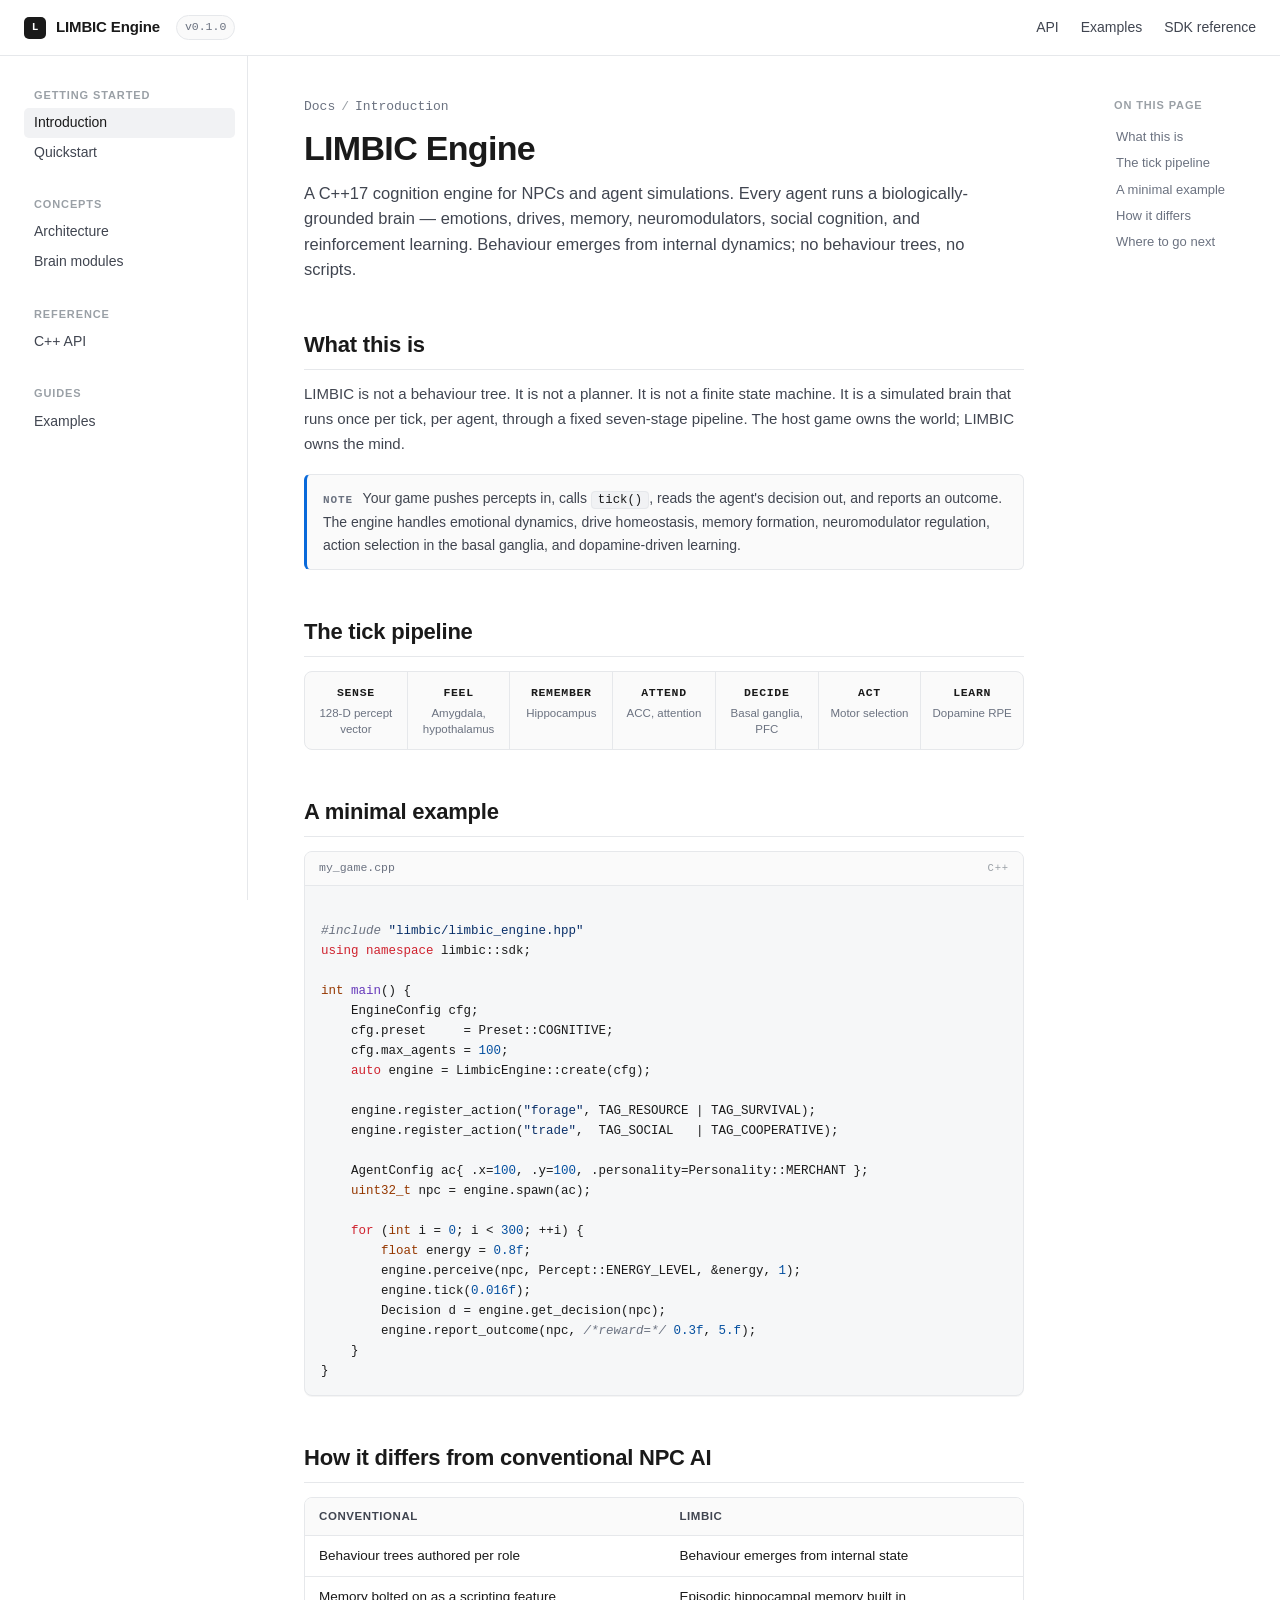
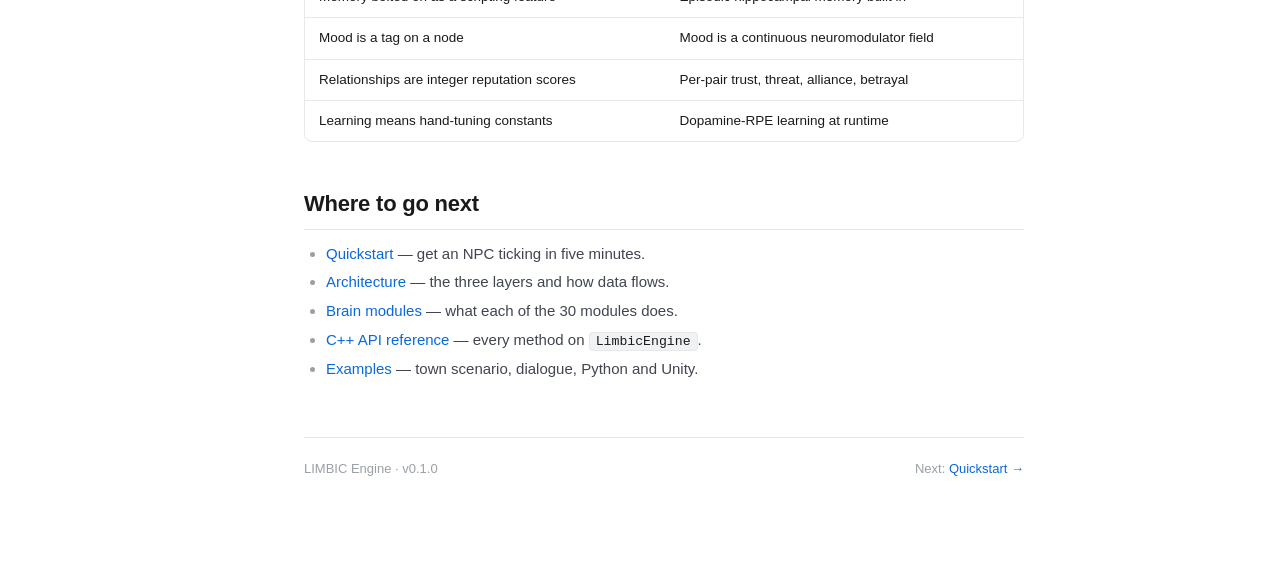
==== index.html @ d9b3d04e "Initial docs site" ====
<!doctype html>
<html lang="en">
<head>
<meta charset="utf-8">
<meta name="viewport" content="width=device-width, initial-scale=1">
<title>Introduction · LIMBIC Engine</title>
<meta name="description" content="LIMBIC Engine — a neuroscience-grounded NPC cognition engine in C++17.">
<link rel="stylesheet" href="assets/style.css">
</head>
<body>

<header class="topbar">
    <a href="index.html" class="brand"><span class="brand-mark">L</span> LIMBIC Engine</a>
    <span class="version">v0.1.0</span>
    <span class="spacer"></span>
    <nav class="topbar-links">
        <a href="api.html">API</a>
        <a href="examples.html">Examples</a>
        <a href="../sdk/README.md">SDK reference</a>
    </nav>
</header>

<div class="shell">

<aside class="sidebar">
    <div class="nav-group">
        <div class="nav-group-title">Getting started</div>
        <a href="index.html" class="active">Introduction</a>
        <a href="quickstart.html">Quickstart</a>
    </div>
    <div class="nav-group">
        <div class="nav-group-title">Concepts</div>
        <a href="architecture.html">Architecture</a>
        <a href="modules.html">Brain modules</a>
    </div>
    <div class="nav-group">
        <div class="nav-group-title">Reference</div>
        <a href="api.html">C++ API</a>
    </div>
    <div class="nav-group">
        <div class="nav-group-title">Guides</div>
        <a href="examples.html">Examples</a>
    </div>
</aside>

<main class="content">
    <div class="breadcrumb"><a href="index.html">Docs</a><span class="sep">/</span>Introduction</div>

    <h1>LIMBIC Engine</h1>
    <p class="lede">
        A C++17 cognition engine for NPCs and agent simulations. Every agent runs
        a biologically-grounded brain — emotions, drives, memory, neuromodulators,
        social cognition, and reinforcement learning. Behaviour emerges from
        internal dynamics; no behaviour trees, no scripts.
    </p>

    <h2 id="what-it-is">What this is</h2>
    <p>
        LIMBIC is not a behaviour tree. It is not a planner. It is not a finite
        state machine. It is a simulated brain that runs once per tick, per agent,
        through a fixed seven-stage pipeline. The host game owns the world; LIMBIC
        owns the mind.
    </p>
    <div class="callout info">
        <span class="label">Note</span>
        Your game pushes percepts in, calls <code>tick()</code>, reads the agent's
        decision out, and reports an outcome. The engine handles emotional dynamics,
        drive homeostasis, memory formation, neuromodulator regulation, action
        selection in the basal ganglia, and dopamine-driven learning.
    </div>

    <h2 id="pipeline">The tick pipeline</h2>
    <div class="pipeline">
        <div class="step"><div class="k">Sense</div><div class="d">128-D percept vector</div></div>
        <div class="step"><div class="k">Feel</div><div class="d">Amygdala, hypothalamus</div></div>
        <div class="step"><div class="k">Remember</div><div class="d">Hippocampus</div></div>
        <div class="step"><div class="k">Attend</div><div class="d">ACC, attention</div></div>
        <div class="step"><div class="k">Decide</div><div class="d">Basal ganglia, PFC</div></div>
        <div class="step"><div class="k">Act</div><div class="d">Motor selection</div></div>
        <div class="step"><div class="k">Learn</div><div class="d">Dopamine RPE</div></div>
    </div>

    <h2 id="minimal-example">A minimal example</h2>
<pre>
<span class="filename">my_game.cpp <span class="lang">C++</span></span>
<code><span class="t-c">#include</span> <span class="t-s">"limbic/limbic_engine.hpp"</span>
<span class="t-k">using namespace</span> limbic::sdk;

<span class="t-t">int</span> <span class="t-f">main</span>() {
    EngineConfig cfg;
    cfg.preset     = Preset::COGNITIVE;
    cfg.max_agents = <span class="t-n">100</span>;
    <span class="t-k">auto</span> engine = LimbicEngine::create(cfg);

    engine.register_action(<span class="t-s">"forage"</span>, TAG_RESOURCE | TAG_SURVIVAL);
    engine.register_action(<span class="t-s">"trade"</span>,  TAG_SOCIAL   | TAG_COOPERATIVE);

    AgentConfig ac{ .x=<span class="t-n">100</span>, .y=<span class="t-n">100</span>, .personality=Personality::MERCHANT };
    <span class="t-t">uint32_t</span> npc = engine.spawn(ac);

    <span class="t-k">for</span> (<span class="t-t">int</span> i = <span class="t-n">0</span>; i &lt; <span class="t-n">300</span>; ++i) {
        <span class="t-t">float</span> energy = <span class="t-n">0.8f</span>;
        engine.perceive(npc, Percept::ENERGY_LEVEL, &amp;energy, <span class="t-n">1</span>);
        engine.tick(<span class="t-n">0.016f</span>);
        Decision d = engine.get_decision(npc);
        engine.report_outcome(npc, <span class="t-c">/*reward=*/</span> <span class="t-n">0.3f</span>, <span class="t-n">5.f</span>);
    }
}</code></pre>

    <h2 id="how-its-different">How it differs from conventional NPC AI</h2>
    <div class="table-wrap"><table>
        <thead><tr><th>Conventional</th><th>LIMBIC</th></tr></thead>
        <tbody>
            <tr><td>Behaviour trees authored per role</td><td>Behaviour emerges from internal state</td></tr>
            <tr><td>Memory bolted on as a scripting feature</td><td>Episodic hippocampal memory built in</td></tr>
            <tr><td>Mood is a tag on a node</td><td>Mood is a continuous neuromodulator field</td></tr>
            <tr><td>Relationships are integer reputation scores</td><td>Per-pair trust, threat, alliance, betrayal</td></tr>
            <tr><td>Learning means hand-tuning constants</td><td>Dopamine-RPE learning at runtime</td></tr>
        </tbody>
    </table></div>

    <h2 id="where-next">Where to go next</h2>
    <ul>
        <li><a href="quickstart.html">Quickstart</a> — get an NPC ticking in five minutes.</li>
        <li><a href="architecture.html">Architecture</a> — the three layers and how data flows.</li>
        <li><a href="modules.html">Brain modules</a> — what each of the 30 modules does.</li>
        <li><a href="api.html">C++ API reference</a> — every method on <code>LimbicEngine</code>.</li>
        <li><a href="examples.html">Examples</a> — town scenario, dialogue, Python and Unity.</li>
    </ul>

    <footer class="page-footer">
        <div>LIMBIC Engine · v0.1.0</div>
        <div>Next: <a href="quickstart.html">Quickstart →</a></div>
    </footer>
</main>

<aside class="toc">
    <div class="toc-title">On this page</div>
    <a href="#what-it-is">What this is</a>
    <a href="#pipeline">The tick pipeline</a>
    <a href="#minimal-example">A minimal example</a>
    <a href="#how-its-different">How it differs</a>
    <a href="#where-next">Where to go next</a>
</aside>

</div>
</body>
</html>
---- assets/style.css ----
/* ============================================================
   LIMBIC docs — minimal, content-first, three-column.
   ============================================================ */

:root {
    --bg: #ffffff;
    --bg-sidebar: #fafafa;
    --bg-code: #f6f7f8;
    --bg-inline-code: #f1f2f4;
    --border: #e6e8eb;
    --border-strong: #d4d7dc;
    --text: #1a1a1a;
    --text-2: #404550;
    --text-mute: #6b7280;
    --text-faint: #9aa0a6;
    --link: #0969da;
    --link-hover: #0550a0;
    --accent: #d63384;
    --kbd-bg: #f4f5f7;
    --shadow: 0 1px 0 rgba(0,0,0,.04);

    --sans: -apple-system, BlinkMacSystemFont, "Inter", "Segoe UI", Roboto, "Helvetica Neue", Arial, sans-serif;
    --mono: ui-monospace, "SF Mono", "JetBrains Mono", Menlo, Consolas, "Liberation Mono", monospace;

    --sidebar-w: 248px;
    --toc-w: 200px;
    --header-h: 56px;
}

@media (prefers-color-scheme: dark) {
    :root {
        --bg: #0e0f12;
        --bg-sidebar: #0a0b0d;
        --bg-code: #15171b;
        --bg-inline-code: #1a1d22;
        --border: #22262d;
        --border-strong: #2e333b;
        --text: #e8ebf0;
        --text-2: #b8bec9;
        --text-mute: #8b929d;
        --text-faint: #5e6470;
        --link: #58a6ff;
        --link-hover: #79b8ff;
        --accent: #ff7eb6;
        --kbd-bg: #1a1d22;
        --shadow: none;
    }
}

* { box-sizing: border-box; }

html { scroll-behavior: smooth; scroll-padding-top: calc(var(--header-h) + 16px); }

body {
    margin: 0;
    background: var(--bg);
    color: var(--text);
    font-family: var(--sans);
    font-size: 15px;
    line-height: 1.65;
    -webkit-font-smoothing: antialiased;
    -moz-osx-font-smoothing: grayscale;
}

a { color: var(--link); text-decoration: none; }
a:hover { text-decoration: underline; text-underline-offset: 3px; }

/* ── Top bar ── */
header.topbar {
    position: sticky;
    top: 0;
    z-index: 50;
    height: var(--header-h);
    background: var(--bg);
    border-bottom: 1px solid var(--border);
    display: flex;
    align-items: center;
    padding: 0 24px;
    gap: 16px;
}
.brand {
    display: flex;
    align-items: center;
    gap: 10px;
    color: var(--text);
    font-weight: 600;
    font-size: 15px;
    letter-spacing: -.01em;
}
.brand:hover { text-decoration: none; }
.brand-mark {
    width: 22px;
    height: 22px;
    border-radius: 5px;
    background: var(--text);
    color: var(--bg);
    display: grid;
    place-items: center;
    font-family: var(--mono);
    font-size: 11px;
    font-weight: 700;
}
.version {
    font-family: var(--mono);
    font-size: 11.5px;
    color: var(--text-mute);
    padding: 2px 8px;
    border: 1px solid var(--border);
    border-radius: 999px;
    background: var(--bg-sidebar);
}
.spacer { flex: 1; }
.topbar-links { display: flex; gap: 22px; font-size: 14px; }
.topbar-links a { color: var(--text-2); }
.topbar-links a:hover { color: var(--text); text-decoration: none; }

/* ── Three-column shell ── */
.shell {
    display: grid;
    grid-template-columns: var(--sidebar-w) minmax(0, 1fr) var(--toc-w);
    max-width: 1400px;
    margin: 0 auto;
}

aside.sidebar {
    border-right: 1px solid var(--border);
    padding: 24px 12px 64px 24px;
    position: sticky;
    top: var(--header-h);
    align-self: start;
    height: calc(100vh - var(--header-h));
    overflow-y: auto;
}
.nav-group { margin-bottom: 22px; }
.nav-group-title {
    font-size: 11px;
    font-weight: 600;
    text-transform: uppercase;
    letter-spacing: .08em;
    color: var(--text-faint);
    padding: 6px 10px 4px;
}
.sidebar a {
    display: block;
    padding: 5px 10px;
    border-radius: 5px;
    color: var(--text-2);
    font-size: 14px;
    line-height: 1.4;
}
.sidebar a:hover {
    background: var(--bg-sidebar);
    color: var(--text);
    text-decoration: none;
}
.sidebar a.active {
    background: var(--bg-inline-code);
    color: var(--text);
    font-weight: 500;
}

main.content {
    padding: 40px 56px 96px;
    min-width: 0;
    max-width: 832px;
}

aside.toc {
    padding: 40px 24px 64px 24px;
    position: sticky;
    top: var(--header-h);
    align-self: start;
    height: calc(100vh - var(--header-h));
    overflow-y: auto;
    font-size: 13px;
}
.toc-title {
    font-size: 11px;
    font-weight: 600;
    text-transform: uppercase;
    letter-spacing: .08em;
    color: var(--text-faint);
    margin-bottom: 10px;
    padding-left: 10px;
}
.toc a {
    display: block;
    padding: 4px 10px;
    color: var(--text-mute);
    border-left: 2px solid transparent;
    line-height: 1.4;
}
.toc a:hover { color: var(--text); text-decoration: none; }
.toc a.l2 { padding-left: 22px; }

/* ── Typography ── */
.breadcrumb {
    font-size: 13px;
    color: var(--text-mute);
    margin-bottom: 12px;
    font-family: var(--mono);
}
.breadcrumb a { color: var(--text-mute); }
.breadcrumb .sep { margin: 0 6px; color: var(--text-faint); }

h1 {
    font-size: 34px;
    line-height: 1.15;
    font-weight: 700;
    letter-spacing: -.02em;
    margin: 0 0 12px;
    color: var(--text);
}
.lede {
    font-size: 16.5px;
    line-height: 1.55;
    color: var(--text-2);
    margin: 0 0 32px;
    max-width: 680px;
}
h2 {
    font-size: 22px;
    font-weight: 650;
    letter-spacing: -.01em;
    margin: 44px 0 12px;
    padding-bottom: 6px;
    border-bottom: 1px solid var(--border);
}
h3 {
    font-size: 16px;
    font-weight: 650;
    margin: 26px 0 8px;
}
h4 { font-size: 14px; font-weight: 650; margin: 18px 0 6px; }

p { margin: 0 0 14px; color: var(--text-2); }
p strong, li strong { color: var(--text); font-weight: 600; }

ul, ol { padding-left: 22px; margin: 8px 0 16px; color: var(--text-2); }
li { margin-bottom: 4px; }
li::marker { color: var(--text-faint); }

hr { border: 0; border-top: 1px solid var(--border); margin: 40px 0; }

/* ── Code ── */
code {
    font-family: var(--mono);
    font-size: .88em;
    background: var(--bg-inline-code);
    color: var(--text);
    padding: 1px 6px;
    border-radius: 4px;
    border: 1px solid var(--border);
}
h1 code, h2 code, h3 code { font-size: .9em; }
td code, th code { white-space: nowrap; }

pre {
    background: var(--bg-code);
    border: 1px solid var(--border);
    border-radius: 8px;
    padding: 0;
    margin: 14px 0 20px;
    overflow: hidden;
    font-size: 13px;
    line-height: 1.6;
    box-shadow: var(--shadow);
}
pre .filename {
    font-family: var(--mono);
    font-size: 11.5px;
    color: var(--text-mute);
    padding: 7px 14px;
    border-bottom: 1px solid var(--border);
    background: var(--bg-sidebar);
    display: flex;
    justify-content: space-between;
    align-items: center;
}
pre .lang {
    font-size: 10.5px;
    text-transform: uppercase;
    letter-spacing: .08em;
    color: var(--text-faint);
}
pre code {
    display: block;
    background: transparent;
    border: 0;
    padding: 14px 16px;
    color: var(--text);
    white-space: pre;
    overflow-x: auto;
    font-size: 12.5px;
}

.t-k  { color: #cf222e; }
.t-s  { color: #0a3069; }
.t-c  { color: var(--text-mute); font-style: italic; }
.t-n  { color: #0550a0; }
.t-f  { color: #6639ba; }
.t-t  { color: #953800; }
@media (prefers-color-scheme: dark) {
    .t-k  { color: #ff7b72; }
    .t-s  { color: #a5d6ff; }
    .t-c  { color: var(--text-mute); }
    .t-n  { color: #79c0ff; }
    .t-f  { color: #d2a8ff; }
    .t-t  { color: #ffa657; }
}

/* ── Tables ── */
.table-wrap {
    margin: 14px 0 22px;
    border: 1px solid var(--border);
    border-radius: 8px;
    overflow: hidden;
}
table { width: 100%; border-collapse: collapse; font-size: 13.5px; }
th, td { text-align: left; padding: 9px 14px; border-bottom: 1px solid var(--border); vertical-align: top; }
tr:last-child td { border-bottom: 0; }
th {
    background: var(--bg-sidebar);
    color: var(--text-2);
    font-weight: 600;
    font-size: 11.5px;
    text-transform: uppercase;
    letter-spacing: .05em;
}
td code { font-size: 12px; }

/* ── Callouts ── */
.callout {
    border: 1px solid var(--border);
    border-left: 3px solid var(--text-mute);
    background: var(--bg-sidebar);
    padding: 12px 16px;
    border-radius: 6px;
    margin: 18px 0;
    font-size: 14px;
    color: var(--text-2);
}
.callout.info { border-left-color: var(--link); }
.callout.warn { border-left-color: #d97706; }
.callout p { margin: 0; }
.callout p + p { margin-top: 6px; }
.callout .label {
    font-family: var(--mono);
    font-size: 11px;
    text-transform: uppercase;
    letter-spacing: .08em;
    color: var(--text-mute);
    margin-right: 6px;
    font-weight: 600;
}

/* ── Stats row ── */
.stats {
    display: grid;
    grid-template-columns: repeat(4, 1fr);
    border: 1px solid var(--border);
    border-radius: 8px;
    margin: 18px 0 24px;
    overflow: hidden;
}
.stats > div { padding: 14px 18px; border-right: 1px solid var(--border); }
.stats > div:last-child { border-right: 0; }
.stats .n {
    font-family: var(--mono);
    font-size: 20px;
    font-weight: 600;
    color: var(--text);
    line-height: 1.2;
}
.stats .l { font-size: 12px; color: var(--text-mute); margin-top: 2px; }

/* ── Cards ── */
.cards {
    display: grid;
    grid-template-columns: repeat(2, 1fr);
    gap: 12px;
    margin: 14px 0 22px;
}
.cards .card {
    border: 1px solid var(--border);
    border-radius: 8px;
    padding: 14px 16px;
    background: var(--bg);
}
.cards .card h4 { margin: 0 0 4px; font-size: 14px; }
.cards .card p { margin: 0; font-size: 13.5px; color: var(--text-mute); }

/* ── Module grid (compact) ── */
.modlist {
    display: grid;
    grid-template-columns: repeat(2, 1fr);
    gap: 4px 18px;
    margin: 10px 0 18px;
    font-size: 13.5px;
}
.modlist > div { padding: 4px 0; border-bottom: 1px dashed var(--border); }
.modlist code { white-space: nowrap; }
.modlist .desc { color: var(--text-mute); }

/* ── Pipeline ── */
.pipeline {
    display: flex;
    align-items: stretch;
    gap: 0;
    margin: 14px 0 22px;
    border: 1px solid var(--border);
    border-radius: 8px;
    overflow: hidden;
    background: var(--bg-sidebar);
}
.pipeline .step {
    flex: 1;
    padding: 12px 10px;
    border-right: 1px solid var(--border);
    text-align: center;
}
.pipeline .step:last-child { border-right: 0; }
.pipeline .step .k {
    font-family: var(--mono);
    font-size: 11.5px;
    font-weight: 600;
    text-transform: uppercase;
    letter-spacing: .06em;
    color: var(--text);
}
.pipeline .step .d {
    font-size: 11.5px;
    color: var(--text-mute);
    margin-top: 3px;
    line-height: 1.35;
}

/* ── Misc ── */
kbd {
    font-family: var(--mono);
    font-size: 11.5px;
    background: var(--kbd-bg);
    border: 1px solid var(--border-strong);
    border-bottom-width: 2px;
    border-radius: 4px;
    padding: 1px 6px;
    color: var(--text-2);
}
.pill {
    display: inline-block;
    font-family: var(--mono);
    font-size: 10.5px;
    padding: 1px 7px;
    border-radius: 999px;
    background: var(--bg-inline-code);
    border: 1px solid var(--border);
    color: var(--text-mute);
    text-transform: uppercase;
    letter-spacing: .05em;
    vertical-align: middle;
}

h2, h3 { scroll-margin-top: calc(var(--header-h) + 24px); }

footer.page-footer {
    margin-top: 56px;
    padding-top: 20px;
    border-top: 1px solid var(--border);
    color: var(--text-faint);
    font-size: 13px;
    display: flex;
    justify-content: space-between;
    flex-wrap: wrap;
    gap: 12px;
}

/* ── Responsive ── */
@media (max-width: 1100px) {
    .shell { grid-template-columns: var(--sidebar-w) minmax(0, 1fr); }
    aside.toc { display: none; }
    main.content { padding: 36px 40px 80px; }
}
@media (max-width: 760px) {
    .shell { grid-template-columns: 1fr; }
    aside.sidebar {
        position: static;
        height: auto;
        border-right: 0;
        border-bottom: 1px solid var(--border);
        padding: 12px 16px;
    }
    main.content { padding: 28px 20px 64px; }
    h1 { font-size: 26px; }
    .stats { grid-template-columns: repeat(2, 1fr); }
    .stats > div:nth-child(2) { border-right: 0; }
    .stats > div:nth-child(-n+2) { border-bottom: 1px solid var(--border); }
    .cards, .modlist { grid-template-columns: 1fr; }
    .pipeline { flex-direction: column; }
    .pipeline .step { border-right: 0; border-bottom: 1px solid var(--border); }
    .pipeline .step:last-child { border-bottom: 0; }
}
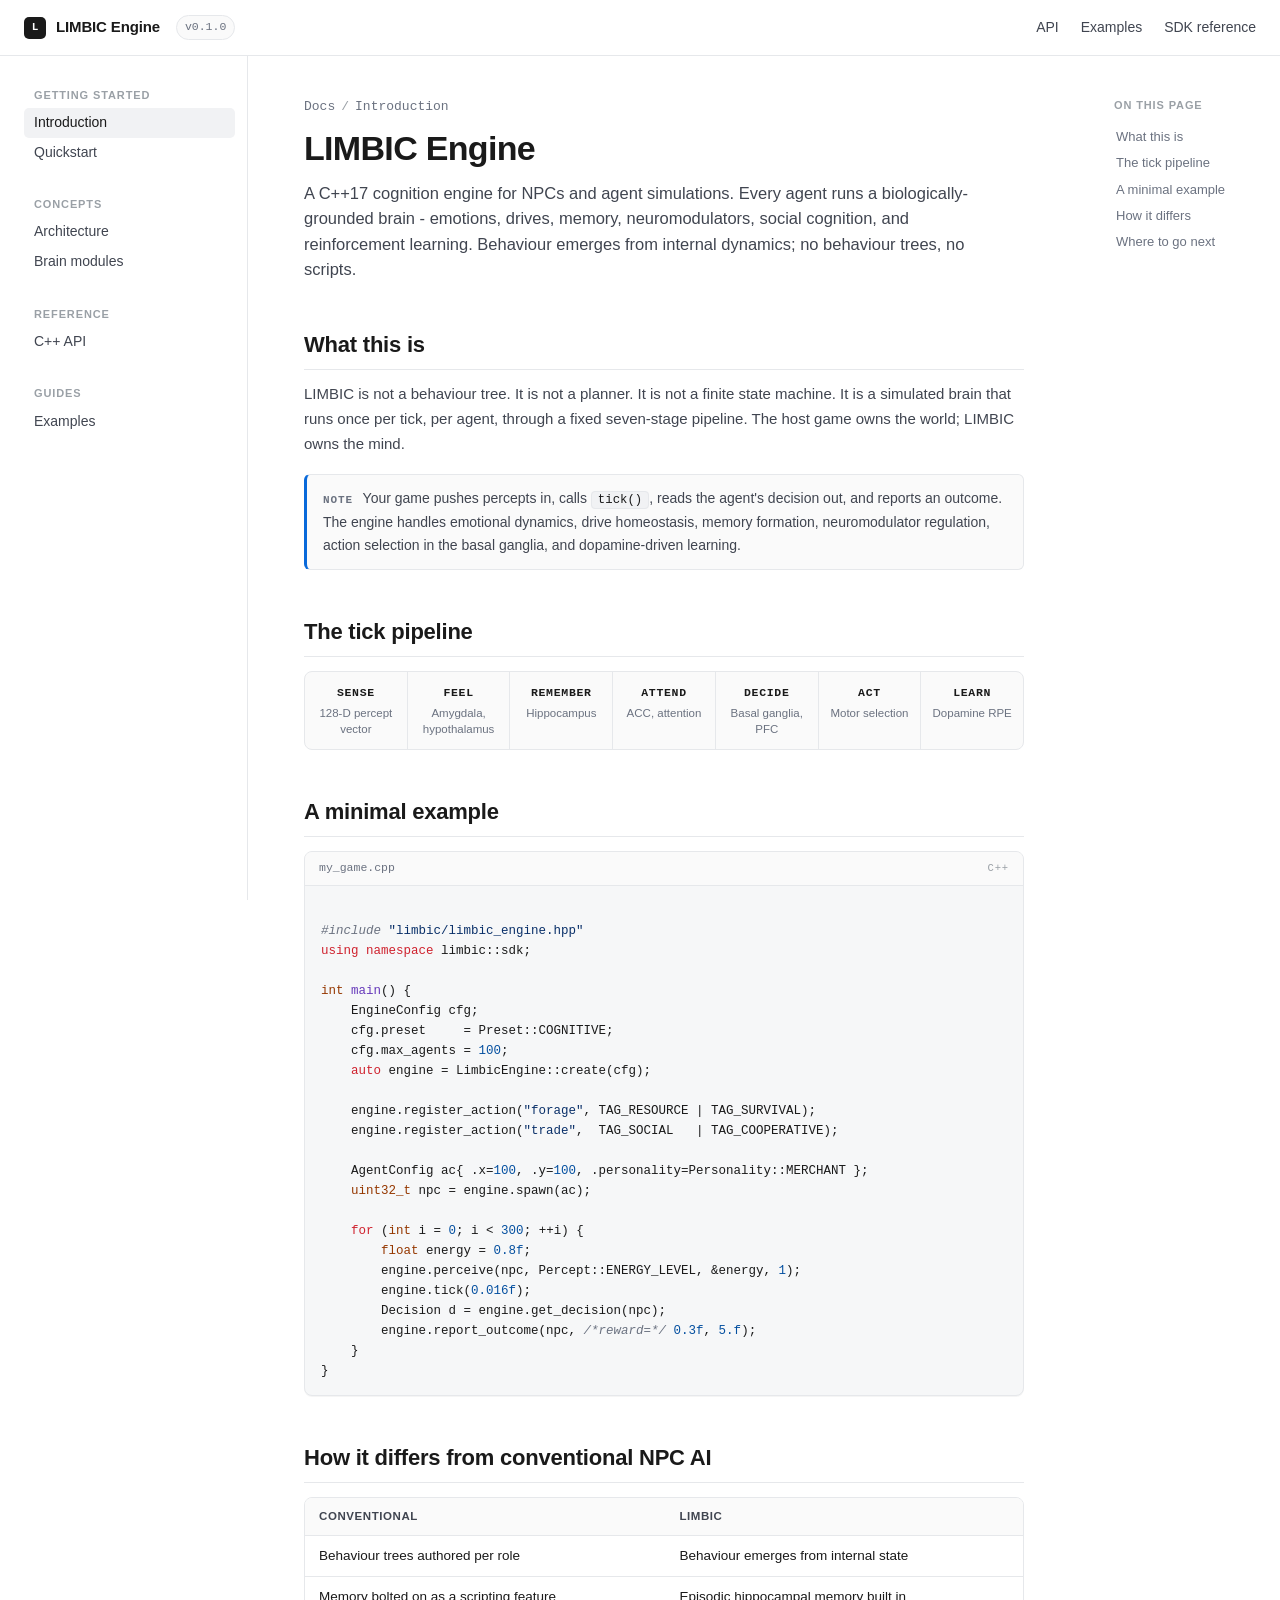
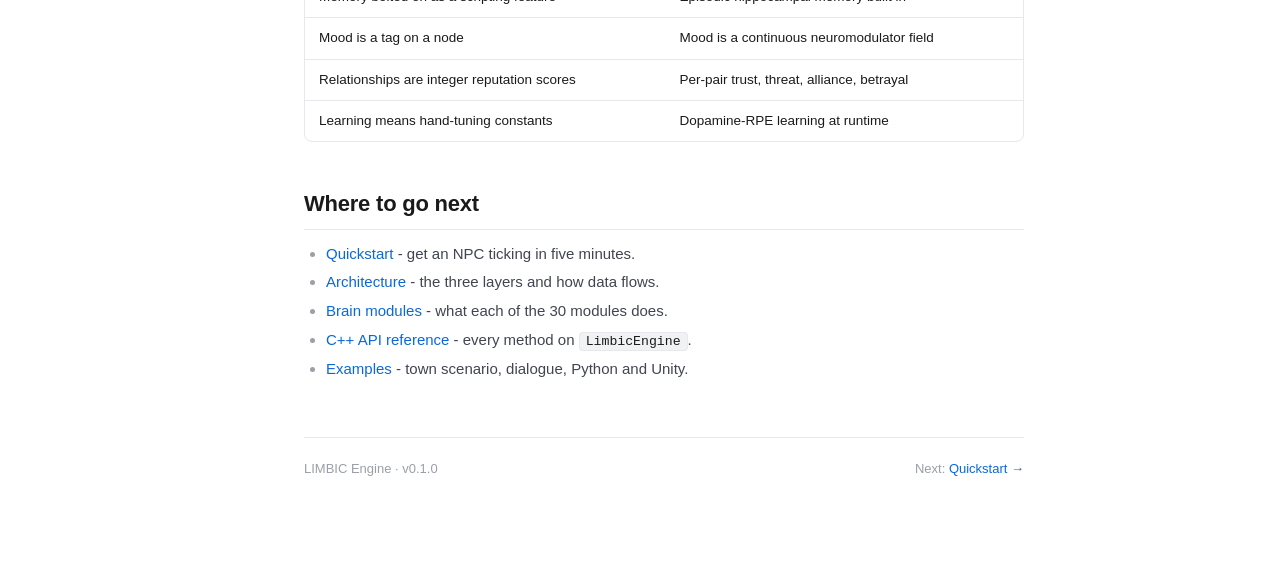
==== commit 5d3dfd49: "Remove em-dashes from all docs" ====
--- a/index.html
+++ b/index.html
@@ -4,7 +4,7 @@
 <meta charset="utf-8">
 <meta name="viewport" content="width=device-width, initial-scale=1">
 <title>Introduction · LIMBIC Engine</title>
-<meta name="description" content="LIMBIC Engine — a neuroscience-grounded NPC cognition engine in C++17.">
+<meta name="description" content="LIMBIC Engine - a neuroscience-grounded NPC cognition engine in C++17.">
 <link rel="stylesheet" href="assets/style.css">
 </head>
 <body>
@@ -49,7 +49,7 @@
     <h1>LIMBIC Engine</h1>
     <p class="lede">
         A C++17 cognition engine for NPCs and agent simulations. Every agent runs
-        a biologically-grounded brain — emotions, drives, memory, neuromodulators,
+        a biologically-grounded brain - emotions, drives, memory, neuromodulators,
         social cognition, and reinforcement learning. Behaviour emerges from
         internal dynamics; no behaviour trees, no scripts.
     </p>
@@ -121,11 +121,11 @@
 
     <h2 id="where-next">Where to go next</h2>
     <ul>
-        <li><a href="quickstart.html">Quickstart</a> — get an NPC ticking in five minutes.</li>
-        <li><a href="architecture.html">Architecture</a> — the three layers and how data flows.</li>
-        <li><a href="modules.html">Brain modules</a> — what each of the 30 modules does.</li>
-        <li><a href="api.html">C++ API reference</a> — every method on <code>LimbicEngine</code>.</li>
-        <li><a href="examples.html">Examples</a> — town scenario, dialogue, Python and Unity.</li>
+        <li><a href="quickstart.html">Quickstart</a> - get an NPC ticking in five minutes.</li>
+        <li><a href="architecture.html">Architecture</a> - the three layers and how data flows.</li>
+        <li><a href="modules.html">Brain modules</a> - what each of the 30 modules does.</li>
+        <li><a href="api.html">C++ API reference</a> - every method on <code>LimbicEngine</code>.</li>
+        <li><a href="examples.html">Examples</a> - town scenario, dialogue, Python and Unity.</li>
     </ul>
 
     <footer class="page-footer">
--- a/assets/style.css
+++ b/assets/style.css
@@ -1,5 +1,5 @@
 /* ============================================================
-   LIMBIC docs — minimal, content-first, three-column.
+   LIMBIC docs - minimal, content-first, three-column.
    ============================================================ */
 
 :root {
